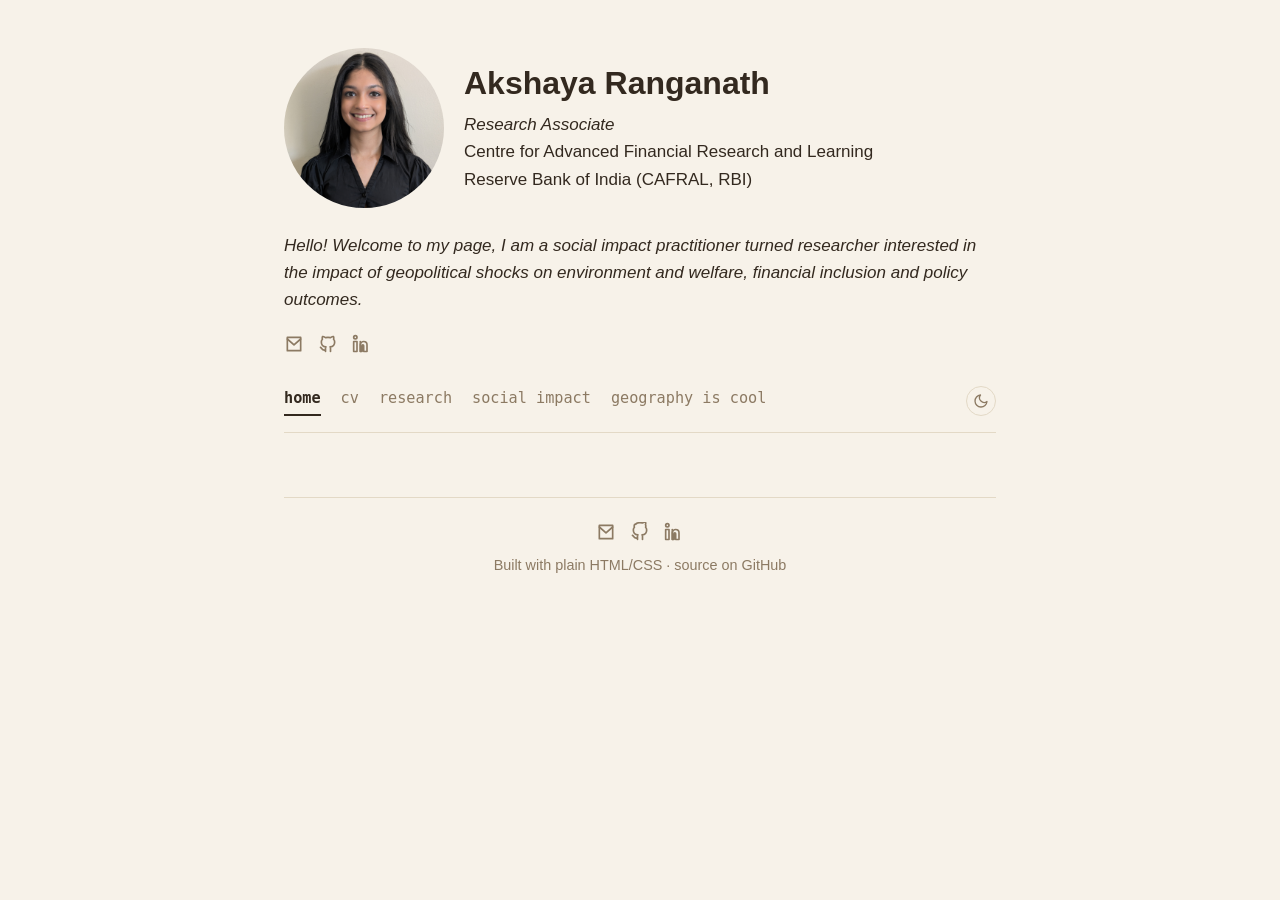
==== index.html @ 58d42e5f "initial commit: personal website" ====
<!doctype html>
<html lang="en">

<head>
  <meta charset="utf-8">
  <meta name="viewport" content="width=device-width, initial-scale=1">

  <title>Akshaya Ranganath</title>

  <meta name="description" content="Akshaya's personal website.">

  <link rel="stylesheet" href="assets/css/style.css">
  <link rel="stylesheet" href="assets/css/inner_pages.css">

  <script src="assets/js/main.js" defer></script>

  <style>
    /* Keep the original system font on the home page */
    body {
      font-family: -apple-system, BlinkMacSystemFont, "Segoe UI", Roboto, Helvetica, Arial, sans-serif;
    }
  </style>
</head>

<body>

  <div class="wrap">

    <!-- Profile -->
    <div class="profile large">

      <img
        src="assets/_img/professional_photo.jpg"
        alt="Profile photo"
        width="160"
        height="160"
      >

      <div>
        <h1>Akshaya Ranganath</h1>

        <div class="meta">
          <i>Research Associate</i>
          <br>
          Centre for Advanced Financial Research and Learning
          <br>
          Reserve Bank of India (CAFRAL, RBI)
        </div>
      </div>

    </div>


    <!-- Bio -->
    <p class="bio">
      <i>
        Hello! Welcome to my page, I am a social impact practitioner turned
        researcher interested in the impact of geopolitical shocks on
        environment and welfare, financial inclusion and policy outcomes.
      </i>
    </p>


    <!-- Social links -->
    <div class="social-icons">

      <!-- Email -->
      <a
        href="mailto:ranganathakshaya99@gmail.com"
        title="Email"
        aria-label="Email"
      >
        <svg
          viewBox="0 0 24 24"
          fill="none"
          stroke="currentColor"
          stroke-width="2"
          stroke-linecap="round"
          stroke-linejoin="round"
        >
          <path d="M4 4h16v16H4z"/>
          <path d="M4 6l8 7 8-7"/>
        </svg>
      </a>


      <!-- GitHub -->
      <a
        href="https://github.com/akshaya-ranganath"
        title="GitHub"
        aria-label="GitHub"
        target="_blank"
        rel="noopener noreferrer"
      >
        <svg
          viewBox="0 0 24 24"
          fill="none"
          stroke="currentColor"
          stroke-width="2"
          stroke-linecap="round"
          stroke-linejoin="round"
        >
          <path d="M9 19c-4.3 1.4-4.3-2.5-6-3m12 5v-3.5c0-1 .1-1.4-.5-2 2.8-.3 5.5-1.4 5.5-6a4.6 4.6 0 0 0-1.3-3.2 4.2 4.2 0 0 0-.1-3.2s-1.1-.3-3.5 1.3a12.3 12.3 0 0 0-6.2 0C6.5 2.8 5.4 3.1 5.4 3.1a4.2 4.2 0 0 0-.1 3.2A4.6 4.6 0 0 0 4 9.5c0 4.6 2.7 5.7 5.5 6-.6.6-.6 1.2-.5 2V21"/>
        </svg>
      </a>


      <!-- LinkedIn -->
      <a
        href="https://www.linkedin.com/in/akshaya-ranganath-74b4611b2/"
        title="LinkedIn"
        aria-label="LinkedIn"
        target="_blank"
        rel="noopener noreferrer"
      >
        <svg
          viewBox="0 0 24 24"
          fill="none"
          stroke="currentColor"
          stroke-width="2"
          stroke-linecap="round"
          stroke-linejoin="round"
        >
          <rect x="2" y="9" width="4" height="12"/>
          <circle cx="4" cy="4" r="2"/>
          <path d="M10 9v12"/>
          <path d="M10 13c0-2 2-4 4-4s4 1.5 4 4v8h-4v-7c0-.5-.5-1-1-1s-1 .5-1 1v7h-2z"/>
        </svg>
      </a>

    </div>


    <!-- Navigation -->
    <nav class="site-nav">

      <a href="index.html" class="active">home</a>

      <a href="cv.html">cv</a>

      <a href="research.html">research</a>

      <a href="impact.html">social impact</a>

      <a href="geography.html">geography is cool</a>

      <button
        class="theme-toggle"
        type="button"
        aria-label="Toggle dark mode"
      >
        dark mode
      </button>

    </nav>


    <!-- Footer -->
    <footer>

      <div class="social-icons">

        <!-- Email -->
        <a
          href="mailto:ranganathakshaya99@gmail.com"
          title="Email"
          aria-label="Email"
        >
          <svg
            viewBox="0 0 24 24"
            fill="none"
            stroke="currentColor"
            stroke-width="2"
            stroke-linecap="round"
            stroke-linejoin="round"
          >
            <path d="M4 4h16v16H4z"/>
            <path d="M4 6l8 7 8-7"/>
          </svg>
        </a>


        <!-- GitHub -->
        <a
          href="https://github.com/akshaya-ranganath"
          title="GitHub"
          aria-label="GitHub"
          target="_blank"
          rel="noopener noreferrer"
        >
          <svg
            viewBox="0 0 24 24"
            fill="none"
            stroke="currentColor"
            stroke-width="2"
            stroke-linecap="round"
            stroke-linejoin="round"
          >
            <path d="M9 19c-4.3 1.4-4.3-2.5-6-3m12 5v-3.5c0-1 .1-1.4-.5-2 2.8-.3 5.5-1.4 5.5-6a4.6 4.6 0 0 0-1.3-3.2 4.2 4.2 0 0 0-.1-3.2 4.2 4.2 0 0 0-.1-3.2s-1.1-.3-3.5 1.3a12.3 12.3 0 0 0-6.2 0C6.5 2.8 5.4 3.1 5.4 3.1a4.2 4.2 0 0 0-.1 3.2A4.6 4.6 0 0 0 4 9.5c0 4.6 2.7 5.7 5.5 6-.6.6-.6 1.2-.5 2V21"/>
          </svg>
        </a>


        <!-- LinkedIn -->
        <a
          href="https://www.linkedin.com/in/akshaya-ranganath-74b4611b2/"
          title="LinkedIn"
          aria-label="LinkedIn"
          target="_blank"
          rel="noopener noreferrer"
        >
          <svg
            viewBox="0 0 24 24"
            fill="none"
            stroke="currentColor"
            stroke-width="2"
            stroke-linecap="round"
            stroke-linejoin="round"
          >
            <rect x="2" y="9" width="4" height="12"/>
            <circle cx="4" cy="4" r="2"/>
            <path d="M10 9v12"/>
            <path d="M10 13c0-2 2-4 4-4s4 1.5 4 4v8h-4v-7c0-.5-.5-1-1-1s-1 .5-1 1v7h-2z"/>
          </svg>
        </a>

      </div>

      <div>
        Built with plain HTML/CSS · source on GitHub
      </div>

    </footer>

  </div>

</body>
</html>
---- assets/css/style.css ----
:root {
  --bg: #f7f2e9;
  --fg: #2e2e33;
  --fg-muted: #6b6b70;
  --accent: #2e2e33;
  --border: #e6e6e6;
}

@media (prefers-color-scheme: dark) {
  :root:not([data-theme="light"]) {
    --bg: #1b1b1e;
    --fg: #e6e6e6;
    --fg-muted: #a0a0a5;
    --accent: #e6e6e6;
    --border: #2f2f33;
  }
}

:root[data-theme="dark"] {
  --bg: #1b1b1e;
  --fg: #e6e6e6;
  --fg-muted: #a0a0a5;
  --accent: #e6e6e6;
  --border: #2f2f33;
}

* { box-sizing: border-box; }

html { -webkit-text-size-adjust: 100%; }

body {
  margin: 0;
  background: var(--bg);
  color: var(--fg);
  font-family: -apple-system, BlinkMacSystemFont, "Segoe UI", Roboto, Helvetica, Arial, sans-serif;
  font-size: 17px;
  line-height: 1.6;
}

.wrap {
  max-width: 760px;
  margin: 0 auto;
  padding: 48px 24px 64px;
}

a { color: var(--accent); }
a:hover { opacity: 0.75; }

h1, h2, h3 {
  font-weight: 700;
  line-height: 1.25;
}
h1 { font-size: 2rem; margin: 0 0 8px; }
h2 { font-size: 1.4rem; margin: 0 0 16px; }
h3 { font-size: 1.1rem; margin: 0 0 4px; }

p { margin: 0 0 16px; }

/* Profile header */
.profile {
  display: flex;
  align-items: center;
  gap: 20px;
  margin-bottom: 24px;
}
.profile img {
  border-radius: 50%;
  object-fit: cover;
  flex-shrink: 0;
}
.profile.large img { width: 160px; height: 160px; }
.profile.compact img { width: 64px; height: 64px; }
.profile.compact h1 { font-size: 1.4rem; margin-bottom: 4px; }

.bio {
  margin-bottom: 20px;
  color: var(--fg);
}

/* Social icons */
.social-icons {
  display: flex;
  gap: 14px;
  margin-bottom: 32px;
}
.social-icons a {
  color: var(--fg-muted);
  display: inline-flex;
}
.social-icons a:hover { color: var(--fg); opacity: 1; }
.social-icons svg { width: 20px; height: 20px; }

/* Nav */
nav.site-nav {
  display: flex;
  gap: 20px;
  flex-wrap: wrap;
  padding-bottom: 16px;
  margin-bottom: 40px;
  border-bottom: 1px solid var(--border);
  font-family: ui-monospace, SFMono-Regular, Menlo, monospace;
  font-size: 0.95rem;
}
nav.site-nav a {
  text-decoration: none;
  color: var(--fg-muted);
  padding-bottom: 4px;
}
nav.site-nav a:hover { color: var(--fg); opacity: 1; }
nav.site-nav a.active {
  color: var(--fg);
  border-bottom: 2px solid var(--fg);
  font-weight: 600;
}

.theme-toggle {
  margin-left: auto;
  display: inline-flex;
  align-items: center;
  justify-content: center;
  width: 30px;
  height: 30px;
  background: none;
  border: 1px solid var(--border);
  border-radius: 50%;
  color: var(--fg-muted);
  cursor: pointer;
  padding: 0;
}
.theme-toggle svg { width: 16px; height: 16px; }
.theme-toggle:hover { color: var(--fg); border-color: var(--fg-muted); }

section { margin-bottom: 48px; }
section:last-child { margin-bottom: 0; }

/* Section list item */
.list-item {
  margin-bottom: 20px;
}
.list-item:last-child { margin-bottom: 0; }
.list-item .title { font-weight: 700; }
.list-item .title.paper { font-style: italic; font-weight: 400; }
.list-item .meta {
  color: var(--fg-muted);
  font-size: 0.95rem;
}
.list-item .desc { margin-top: 4px; }

/* Card */
.card {
  border: 1px solid var(--border);
  border-radius: 8px;
  padding: 20px;
  margin-bottom: 16px;
}

blockquote {
  margin: 0 0 24px;
  padding-left: 16px;
  border-left: 2px solid var(--border);
  color: var(--fg-muted);
}

.placeholder {
  color: var(--fg-muted);
  font-style: italic;
}

.btn {
  display: inline-block;
  border: 1px solid var(--border);
  border-radius: 6px;
  padding: 8px 16px;
  text-decoration: none;
  font-size: 0.95rem;
}
.btn:hover { opacity: 1; border-color: var(--fg-muted); }

footer {
  margin-top: 64px;
  padding-top: 24px;
  border-top: 1px solid var(--border);
  text-align: center;
  color: var(--fg-muted);
  font-size: 0.9rem;
}
footer .social-icons { justify-content: center; margin-bottom: 12px; }

@media (max-width: 480px) {
  .wrap { padding: 32px 20px 48px; }
  .profile { flex-direction: column; align-items: flex-start; }
}
---- assets/css/inner_pages.css ----
/* Shared "research" look — borrowed from natashajha.github.io/research.html.
   Linked on every page except index.html (home keeps the original site style). */
:root {
  --bg: #f7f2e9;
  --fg: #33291f;
  --fg-muted: #8c7a63;
  --accent: #33291f;
  --border: #e3d9c6;
}
body { font-family: 'DM Sans', sans-serif; }

blockquote {
  font-family: 'Cormorant Garamond', Georgia, serif;
  font-style: italic;
  font-size: 1.25rem;
  color: var(--fg);
}
blockquote p { margin-bottom: 1rem; }

.section-label {
  font-size: 1.1rem;
  letter-spacing: 0.08em;
  text-transform: uppercase;
  color: #2d5a3d;
  font-weight: 500;
  margin: 0 0 1.25rem;
  padding-bottom: 0.75rem;
  border-bottom: 1px solid var(--border);
}

.paper { padding: 1.25rem 0; border-bottom: 1px solid var(--border); }
section:last-child .paper:last-child { border-bottom: none; }

.paper-title {
  font-family: 'Cormorant Garamond', Georgia, serif;
  font-size: 1.5rem;
  font-weight: 500;
  line-height: 1.35;
  margin-bottom: 0.5rem;
  color: var(--fg);
}
.paper-title a { color: inherit; text-decoration: none; }
.paper-title a:hover { color: #2d5a3d; opacity: 1; }

.paper-desc {
  font-size: 1rem;
  line-height: 1.8;
  color: var(--fg);
  margin-top: 0.5rem;
}

.paper-meta {
  font-size: 0.95rem;
  color: var(--fg-muted);
  line-height: 1.7;
  margin-bottom: 0.5rem;
}
.paper-meta a { color: var(--fg-muted); text-decoration: underline; }
.paper-meta a:hover { color: #2d5a3d; opacity: 1; }
.paper-meta .venue { color: #b8863f; font-style: italic; }

.abstract-toggle {
  background: none;
  border: none;
  font-family: 'DM Sans', sans-serif;
  font-size: 0.8rem;
  letter-spacing: 0.09em;
  text-transform: uppercase;
  color: var(--fg-muted);
  cursor: pointer;
  padding: 0;
  display: inline-flex;
  align-items: center;
  gap: 0.4rem;
}
.abstract-toggle:hover { color: #2d5a3d; }
.abstract-toggle .arrow {
  display: inline-block;
  transition: transform 0.25s;
  font-size: 0.6rem;
}
.abstract-toggle.open .arrow { transform: rotate(90deg); }

.abstract-box {
  max-height: 0;
  overflow: hidden;
  transition: max-height 0.35s ease;
}
.abstract-box.open { max-height: 800px; }
.abstract-box p {
  font-size: 1rem;
  line-height: 1.8;
  color: var(--fg-muted);
  margin: 0.9rem 0 0;
  padding-left: 1rem;
  border-left: 2px solid #b8863f;
}
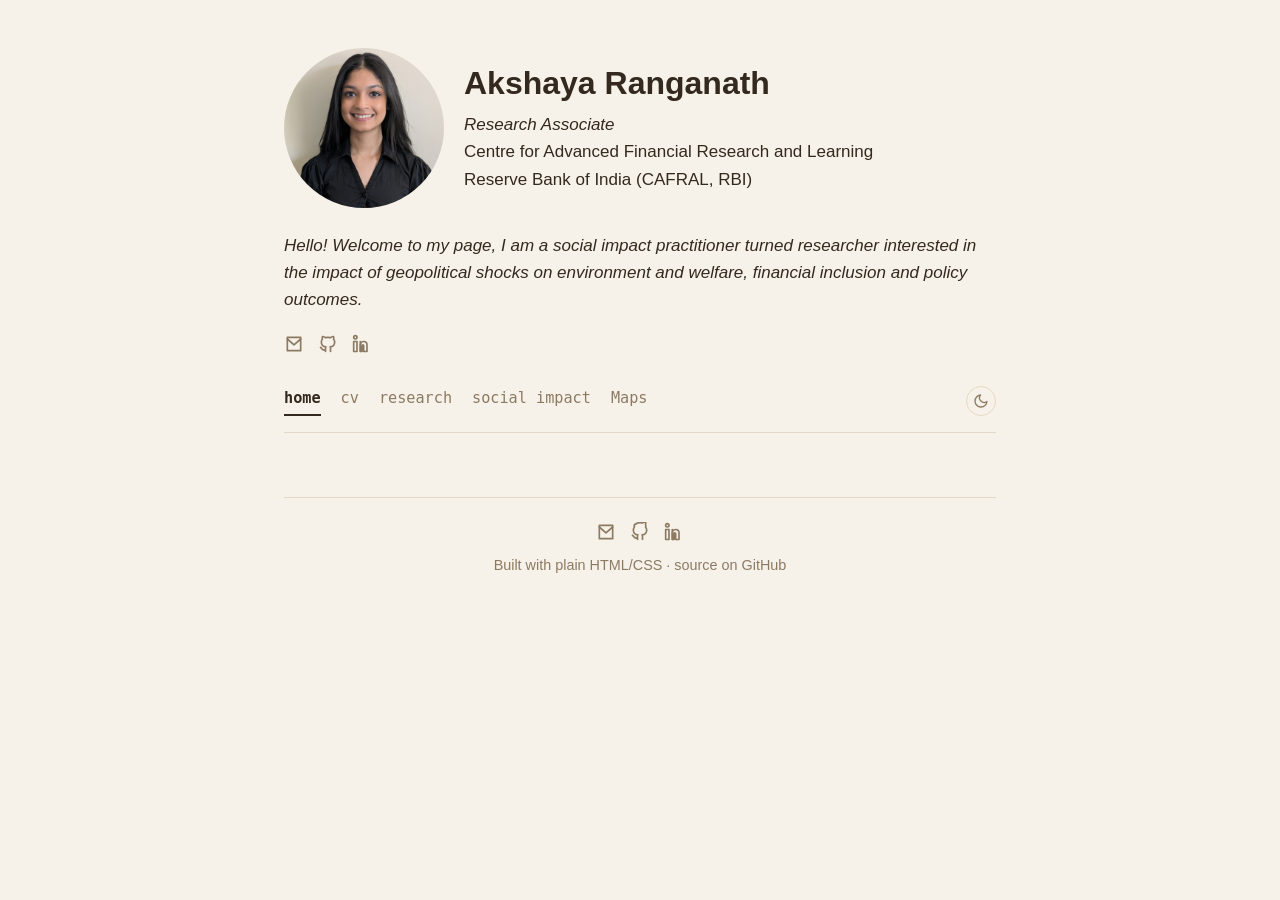
==== commit 1e367a20: "rename geography page to maps" ====
--- a/index.html
+++ b/index.html
@@ -143,7 +143,7 @@
 
       <a href="impact.html">social impact</a>
 
-      <a href="geography.html">geography is cool</a>
+      <a href="maps.html">Maps</a>
 
       <button
         class="theme-toggle"
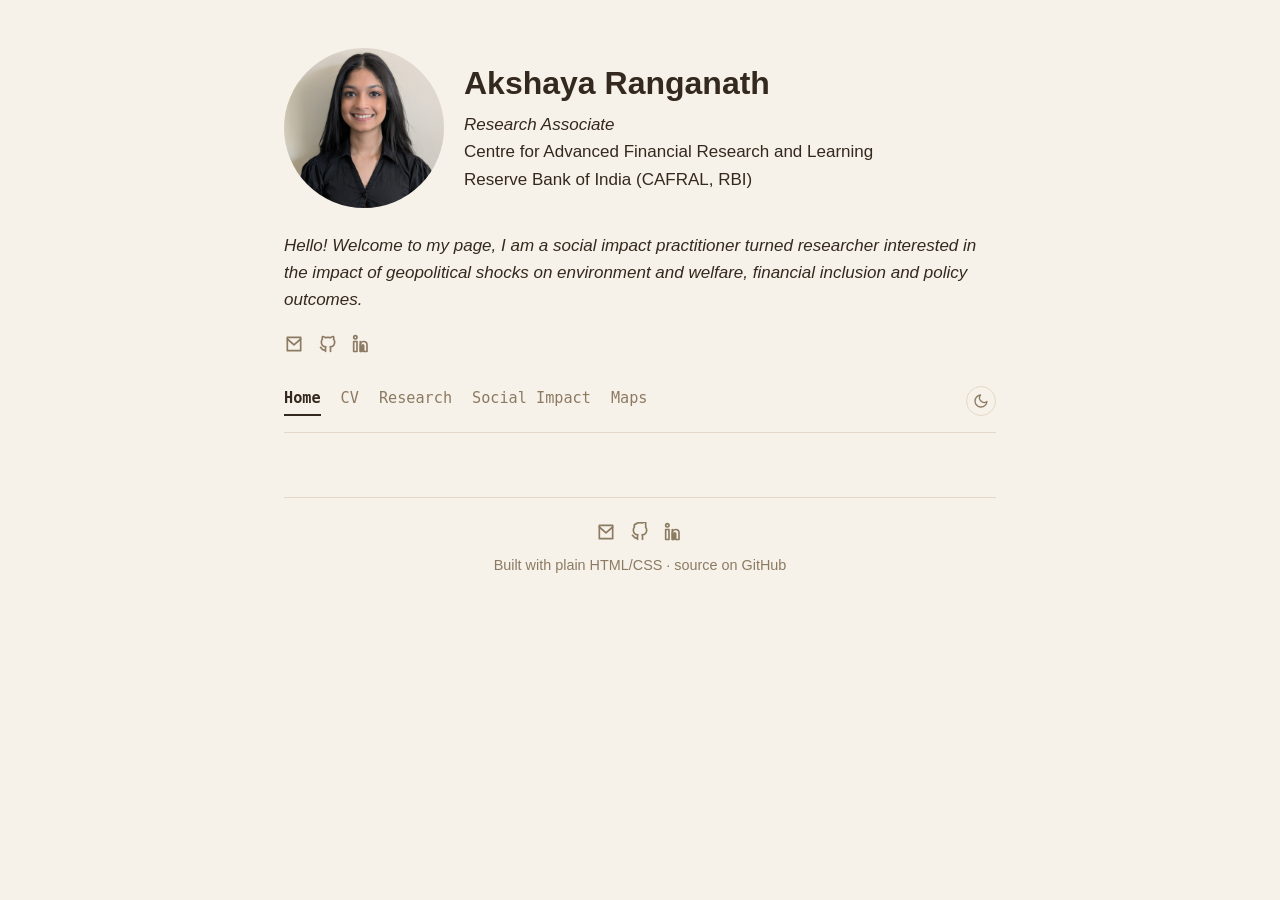
==== commit 3bd03db4: "capital navigation labels" ====
--- a/index.html
+++ b/index.html
@@ -135,13 +135,13 @@
     <!-- Navigation -->
     <nav class="site-nav">
 
-      <a href="index.html" class="active">home</a>
-
-      <a href="cv.html">cv</a>
-
-      <a href="research.html">research</a>
-
-      <a href="impact.html">social impact</a>
+      <a href="index.html" class="active">Home</a>
+
+      <a href="cv.html">CV</a>
+
+      <a href="research.html">Research</a>
+
+      <a href="impact.html">Social Impact</a>
 
       <a href="maps.html">Maps</a>
 
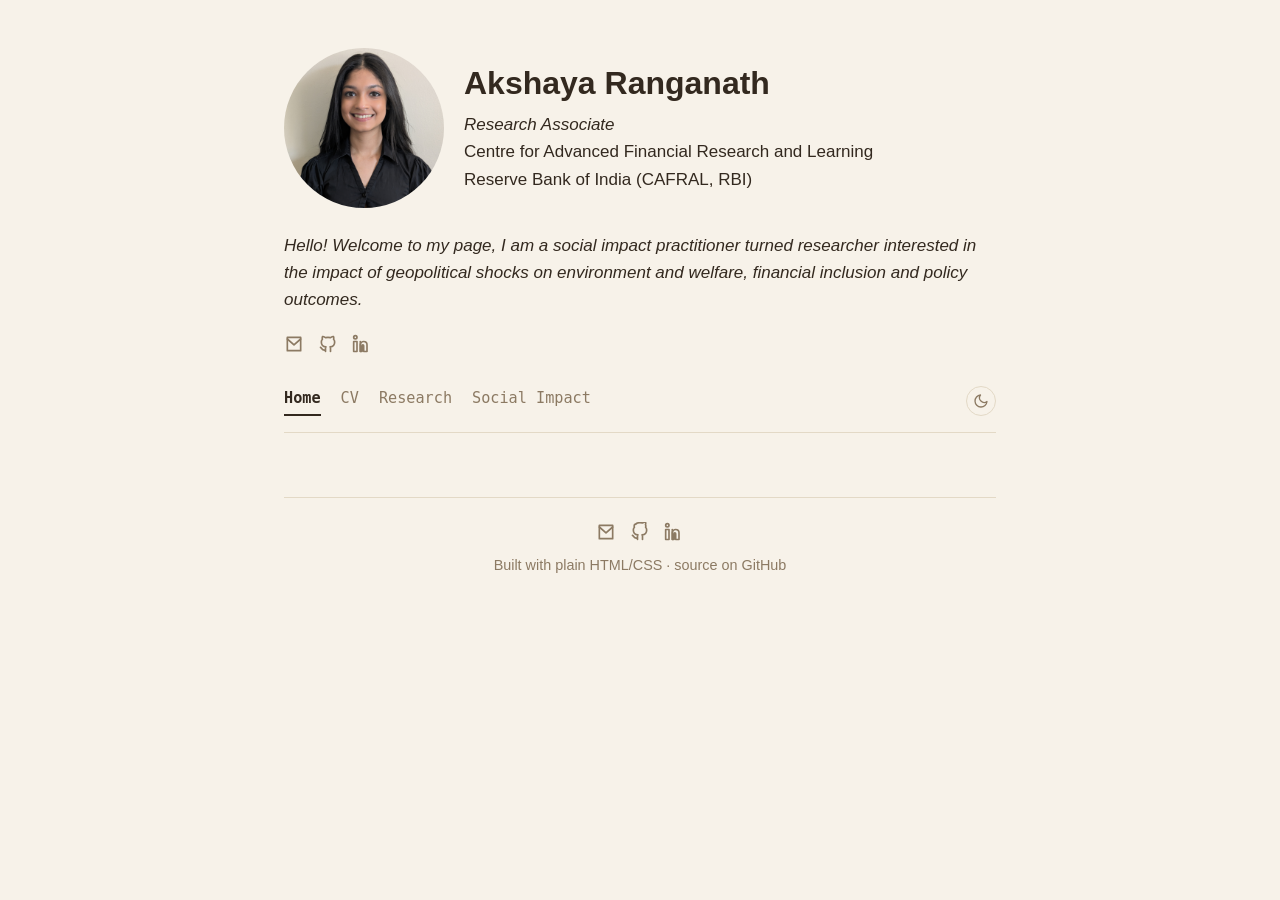
==== commit b43993b3: "link CV directly and hide maps navigation" ====
--- a/index.html
+++ b/index.html
@@ -137,13 +137,11 @@
 
       <a href="index.html" class="active">Home</a>
 
-      <a href="cv.html">CV</a>
+      <a href="assets/_files/akshaya_cv_nov_2026.pdf" target="_blank">CV</a>
 
       <a href="research.html">Research</a>
 
       <a href="impact.html">Social Impact</a>
-
-      <a href="maps.html">Maps</a>
 
       <button
         class="theme-toggle"
